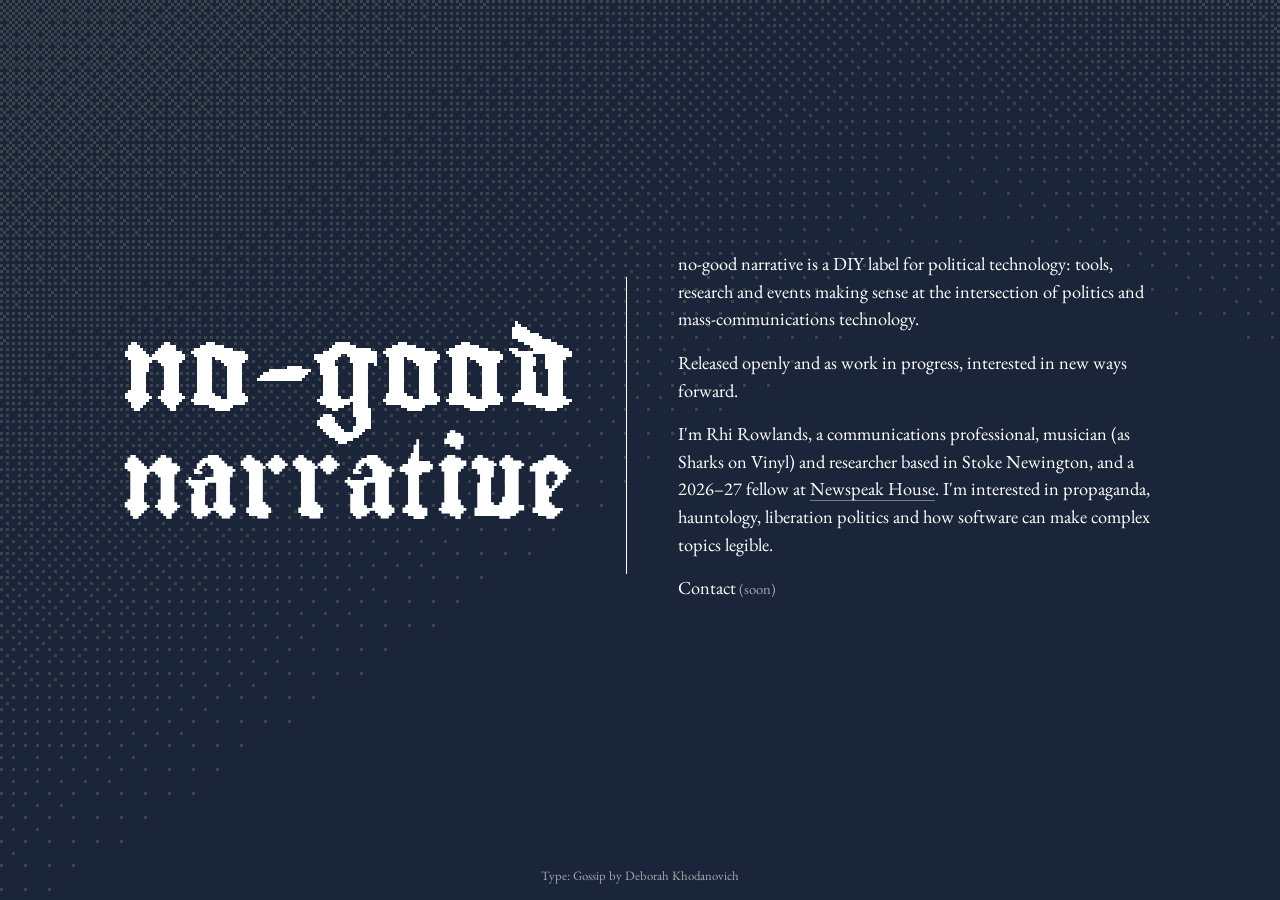
==== about.html @ e62d7bff "Add real links and an About page Links: Trans Healthcare Radar Cymru, newsletter, blog, music, about" ====
<!doctype html>
<html lang="en-GB">
<head>
<meta charset="utf-8">
<meta name="viewport" content="width=device-width, initial-scale=1">
<title>About · no-good narrative</title>
<meta name="description" content="A DIY label for political technology: tools, research and events.">
<link rel="preconnect" href="https://fonts.googleapis.com">
<link rel="preconnect" href="https://fonts.gstatic.com" crossorigin>
<link href="https://fonts.googleapis.com/css2?family=EB+Garamond&display=swap" rel="stylesheet">
<link rel="stylesheet" href="style.css">
</head>
<body>
<canvas id="dither" aria-hidden="true"></canvas>
<main>
  <div class="row">
  <h1>
    <a href="index.html" aria-label="no-good narrative, home">
      <span class="no-good">no-good</span>
      <span class="narrative">narrative</span>
    </a>
  </h1>

  <hr>

  <div class="about">
    <p>no-good narrative is a DIY label for political technology: tools, research and events making sense at the intersection of politics and mass-communications technology.</p>
    <p>Released openly and as work in progress, interested in new ways forward.</p>
    <p>I'm Rhi Rowlands, a communications professional, musician (as Sharks on Vinyl) and researcher based in Stoke Newington, and a <span style="white-space: nowrap">2026–27</span> fellow at <a href="https://newspeak.house/fellowship">Newspeak House</a>. I'm interested in propaganda, hauntology, liberation politics and how software can make complex topics legible.</p>
    <p><span class="soon">Contact</span></p>
  </div>
  </div>
</main>
<footer class="credit">Type: <a href="http://dvorit.ca/">Gossip by Deborah Khodanovich</a></footer>

<script src="dither.js"></script>
</body>
</html>
---- style.css ----
/* Gossip by Deborah Khodanovich, SIL Open Font License (fonts/OFL.txt). */
@font-face { font-family: "Gossip"; src: url("fonts/Gossip-HighPixel.otf") format("opentype"); font-display: block; }
:root {
  --bg: #1b2539;
  --ink: #ffffff;
  --display: "Gossip", serif;
  --text: "EB Garamond", Garamond, serif;
  --mark: clamp(2.1rem, 8.4vw, 5.25rem);
}
* { box-sizing: border-box; margin: 0; padding: 0; }
html, body { height: 100%; }
body {
  background: var(--bg);
  color: var(--ink);
  font-family: var(--text);
  -webkit-font-smoothing: antialiased;
}
#dither {
  position: fixed;
  inset: 0;
  width: 100%;
  height: 100%;
  image-rendering: pixelated;
  z-index: -1;
}
main {
  min-height: 100%;
  display: flex;
  flex-direction: column;
  align-items: center;
  justify-content: center;
  text-align: center;
  padding: 18vh 16px;
}
.row {
  display: flex;
  align-items: center;
  gap: clamp(1.5rem, 4vw, 3.5rem);
  transform: translateY(-1.5rem);
}
h1 { font-weight: normal; line-height: 1; }
.no-good {
  display: block;
  font-family: var(--display);
  font-size: var(--mark);
}
/* Scaled so "narrative" spans the same width as "no-good". */
.narrative {
  display: block;
  margin-top: 0.4em;
  font-family: var(--display);
  font-size: calc(var(--mark) * 0.92);
  text-align: center;
}
hr {
  align-self: stretch;
  width: 0;
  height: 33vh;
  min-height: 180px;
  margin: auto 0;
  border: 0;
  border-left: 1px solid var(--ink);
}
ul { list-style: none; text-align: left; }
li + li { margin-top: 1.1rem; }
a, .soon {
  color: var(--ink);
  text-decoration: none;
  font-size: 1.3rem;
  letter-spacing: 0.01em;
}
a { border-bottom: 1px solid transparent; transition: border-color 0.2s; }
a:hover, a:focus-visible { border-bottom-color: var(--ink); outline: none; }
.soon::after { content: " (soon)"; font-size: 0.8em; opacity: 0.6; }
.credit {
  position: fixed;
  bottom: 16px;
  left: 0;
  right: 0;
  text-align: center;
  font-size: 0.8rem;
  opacity: 0.6;
}
.credit a { font-size: inherit; letter-spacing: 0; }
h1 a { font-size: inherit; letter-spacing: 0; border: 0; }
.about {
  max-width: 30rem;
  text-align: left;
  font-size: 1.15rem;
  line-height: 1.5;
}
.about p + p { margin-top: 1rem; }
.about a, .about .soon { font-size: inherit; letter-spacing: 0; }
.about a { border-bottom-color: rgba(255, 255, 255, 0.4); }
/* Too narrow for side by side: stack, and the break turns horizontal. */
@media (max-width: 640px) {
  .row { flex-direction: column; gap: 2.5rem; transform: none; }
  ul { text-align: center; }
  hr { align-self: center; width: 33vw; min-width: 140px; height: 0; min-height: 0; border-left: 0; border-top: 1px solid var(--ink); }
}
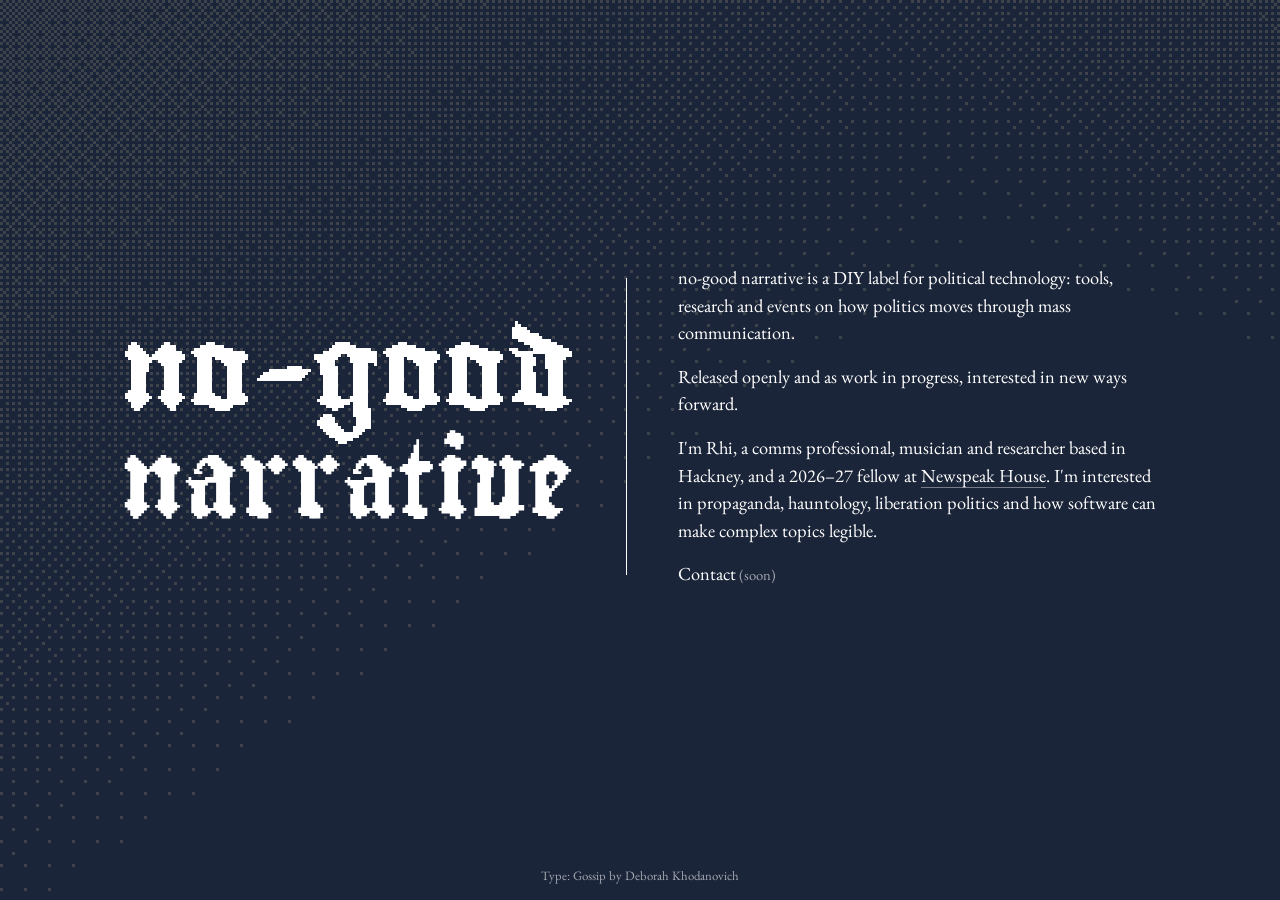
==== commit 03f74ab1: "Tighten About copy Co-Authored-By: Claude Opus 5.5 <noreply@anthropic.com> Claude-Session: https://c" ====
--- a/about.html
+++ b/about.html
@@ -24,9 +24,9 @@
   <hr>
 
   <div class="about">
-    <p>no-good narrative is a DIY label for political technology: tools, research and events making sense at the intersection of politics and mass-communications technology.</p>
+    <p>no-good narrative is a DIY label for political technology: tools, research and events on how politics moves through mass communication.</p>
     <p>Released openly and as work in progress, interested in new ways forward.</p>
-    <p>I'm Rhi Rowlands, a communications professional, musician (as Sharks on Vinyl) and researcher based in Stoke Newington, and a <span style="white-space: nowrap">2026–27</span> fellow at <a href="https://newspeak.house/fellowship">Newspeak House</a>. I'm interested in propaganda, hauntology, liberation politics and how software can make complex topics legible.</p>
+    <p>I'm Rhi, a comms professional, musician and researcher based in Hackney, and a <span style="white-space: nowrap">2026–27</span> fellow at <a href="https://newspeak.house/fellowship">Newspeak House</a>. I'm interested in propaganda, hauntology, liberation politics and how software can make complex topics legible.</p>
     <p><span class="soon">Contact</span></p>
   </div>
   </div>
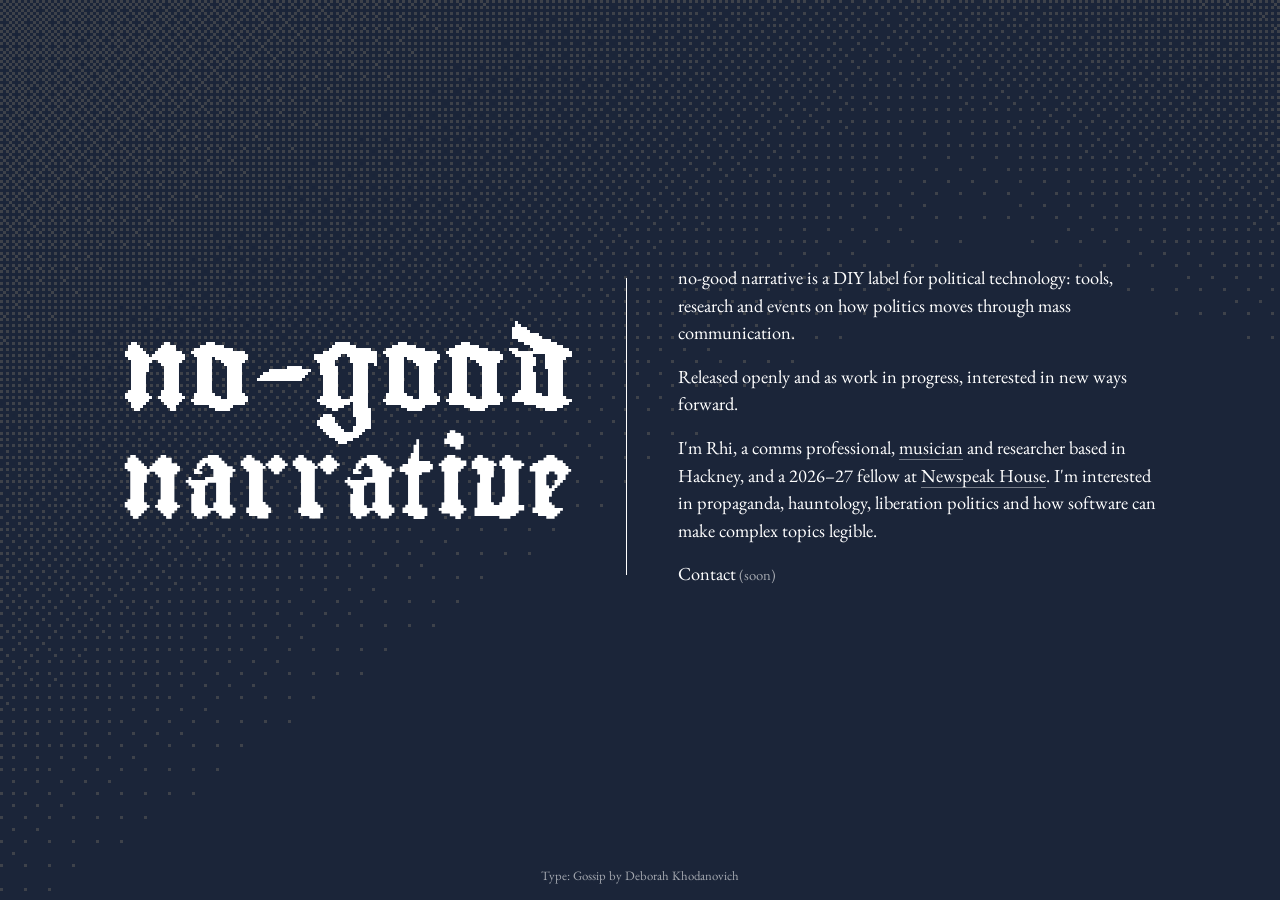
==== commit 94b68031: "Move the music link from the menu into the About text Co-Authored-By: Claude Opus 5.5 <noreply@anthr" ====
--- a/about.html
+++ b/about.html
@@ -23,10 +23,10 @@
 
   <hr>
 
-  <div class="about">
+  <div class="text">
     <p>no-good narrative is a DIY label for political technology: tools, research and events on how politics moves through mass communication.</p>
     <p>Released openly and as work in progress, interested in new ways forward.</p>
-    <p>I'm Rhi, a comms professional, musician and researcher based in Hackney, and a <span style="white-space: nowrap">2026–27</span> fellow at <a href="https://newspeak.house/fellowship">Newspeak House</a>. I'm interested in propaganda, hauntology, liberation politics and how software can make complex topics legible.</p>
+    <p>I'm Rhi, a comms professional, <a href="https://open.spotify.com/artist/3zPJhqb7gBjyWjiFcwnsAa">musician</a> and researcher based in Hackney, and a <span style="white-space: nowrap">2026–27</span> fellow at <a href="https://newspeak.house/fellowship">Newspeak House</a>. I'm interested in propaganda, hauntology, liberation politics and how software can make complex topics legible.</p>
     <p><span class="soon">Contact</span></p>
   </div>
   </div>
--- a/style.css
+++ b/style.css
@@ -83,15 +83,15 @@
 }
 .credit a { font-size: inherit; letter-spacing: 0; }
 h1 a { font-size: inherit; letter-spacing: 0; border: 0; }
-.about {
+.text {
   max-width: 30rem;
   text-align: left;
   font-size: 1.15rem;
   line-height: 1.5;
 }
-.about p + p { margin-top: 1rem; }
-.about a, .about .soon { font-size: inherit; letter-spacing: 0; }
-.about a { border-bottom-color: rgba(255, 255, 255, 0.4); }
+.text p + p { margin-top: 1rem; }
+.text a, .text .soon { font-size: inherit; letter-spacing: 0; }
+.text a { border-bottom-color: rgba(255, 255, 255, 0.4); }
 /* Too narrow for side by side: stack, and the break turns horizontal. */
 @media (max-width: 640px) {
   .row { flex-direction: column; gap: 2.5rem; transform: none; }
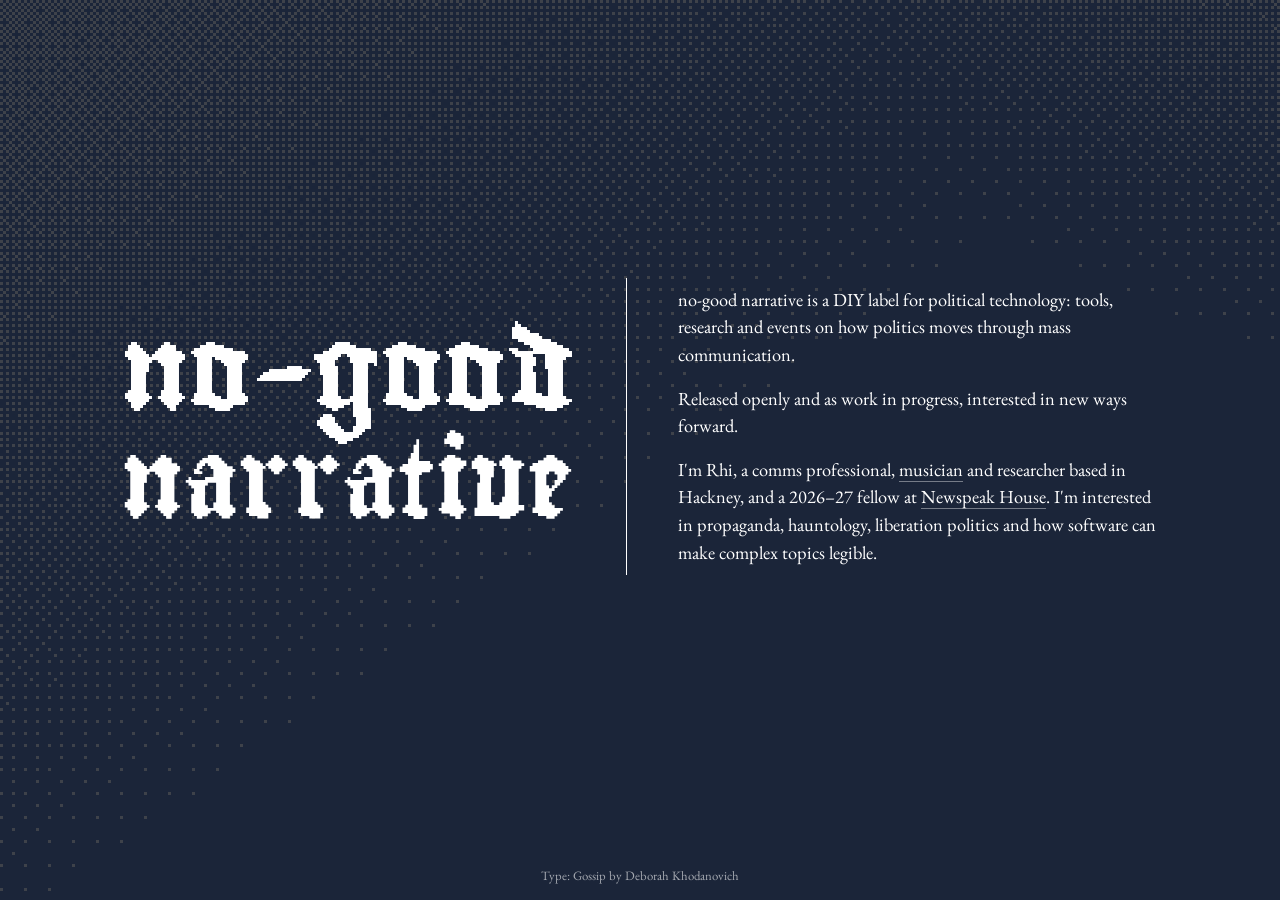
==== commit 195d94b8: "Remove Contact placeholder from About Co-Authored-By: Claude Opus 5.5 <noreply@anthropic.com> Claude" ====
--- a/about.html
+++ b/about.html
@@ -9,6 +9,9 @@
 <link rel="preconnect" href="https://fonts.gstatic.com" crossorigin>
 <link href="https://fonts.googleapis.com/css2?family=EB+Garamond&display=swap" rel="stylesheet">
 <link rel="stylesheet" href="style.css">
+<link rel="icon" href="favicon.ico" sizes="any">
+<link rel="icon" type="image/png" href="favicon-32.png">
+<link rel="apple-touch-icon" href="apple-touch-icon.png">
 </head>
 <body>
 <canvas id="dither" aria-hidden="true"></canvas>
@@ -27,7 +30,6 @@
     <p>no-good narrative is a DIY label for political technology: tools, research and events on how politics moves through mass communication.</p>
     <p>Released openly and as work in progress, interested in new ways forward.</p>
     <p>I'm Rhi, a comms professional, <a href="https://open.spotify.com/artist/3zPJhqb7gBjyWjiFcwnsAa">musician</a> and researcher based in Hackney, and a <span style="white-space: nowrap">2026–27</span> fellow at <a href="https://newspeak.house/fellowship">Newspeak House</a>. I'm interested in propaganda, hauntology, liberation politics and how software can make complex topics legible.</p>
-    <p><span class="soon">Contact</span></p>
   </div>
   </div>
 </main>
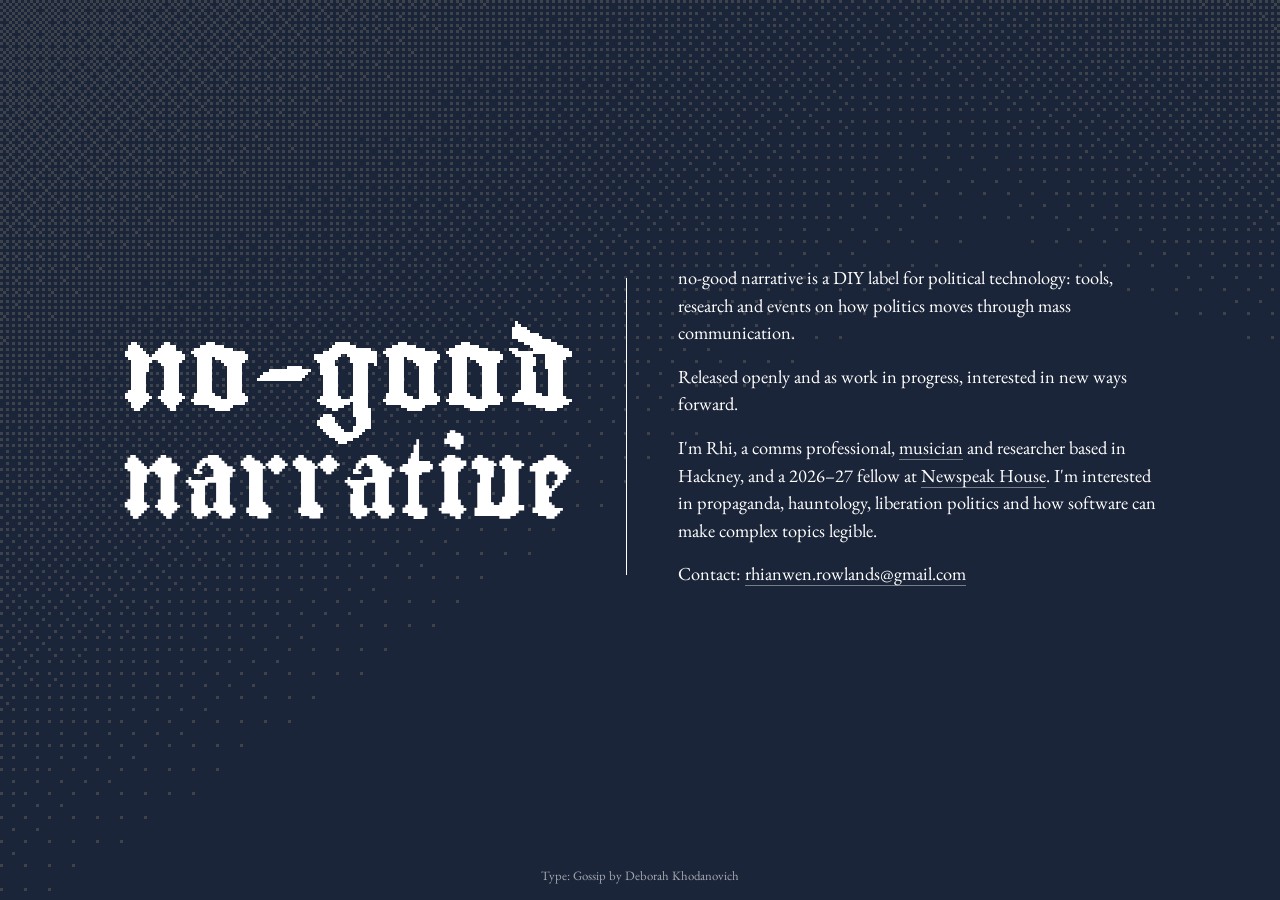
==== commit 04c941ae: "Add contact email to About Co-Authored-By: Claude Opus 5.5 <noreply@anthropic.com> Claude-Session: h" ====
--- a/about.html
+++ b/about.html
@@ -30,6 +30,7 @@
     <p>no-good narrative is a DIY label for political technology: tools, research and events on how politics moves through mass communication.</p>
     <p>Released openly and as work in progress, interested in new ways forward.</p>
     <p>I'm Rhi, a comms professional, <a href="https://open.spotify.com/artist/3zPJhqb7gBjyWjiFcwnsAa">musician</a> and researcher based in Hackney, and a <span style="white-space: nowrap">2026–27</span> fellow at <a href="https://newspeak.house/fellowship">Newspeak House</a>. I'm interested in propaganda, hauntology, liberation politics and how software can make complex topics legible.</p>
+    <p>Contact: <a href="mailto:rhianwen.rowlands@gmail.com">rhianwen.rowlands@gmail.com</a></p>
   </div>
   </div>
 </main>
